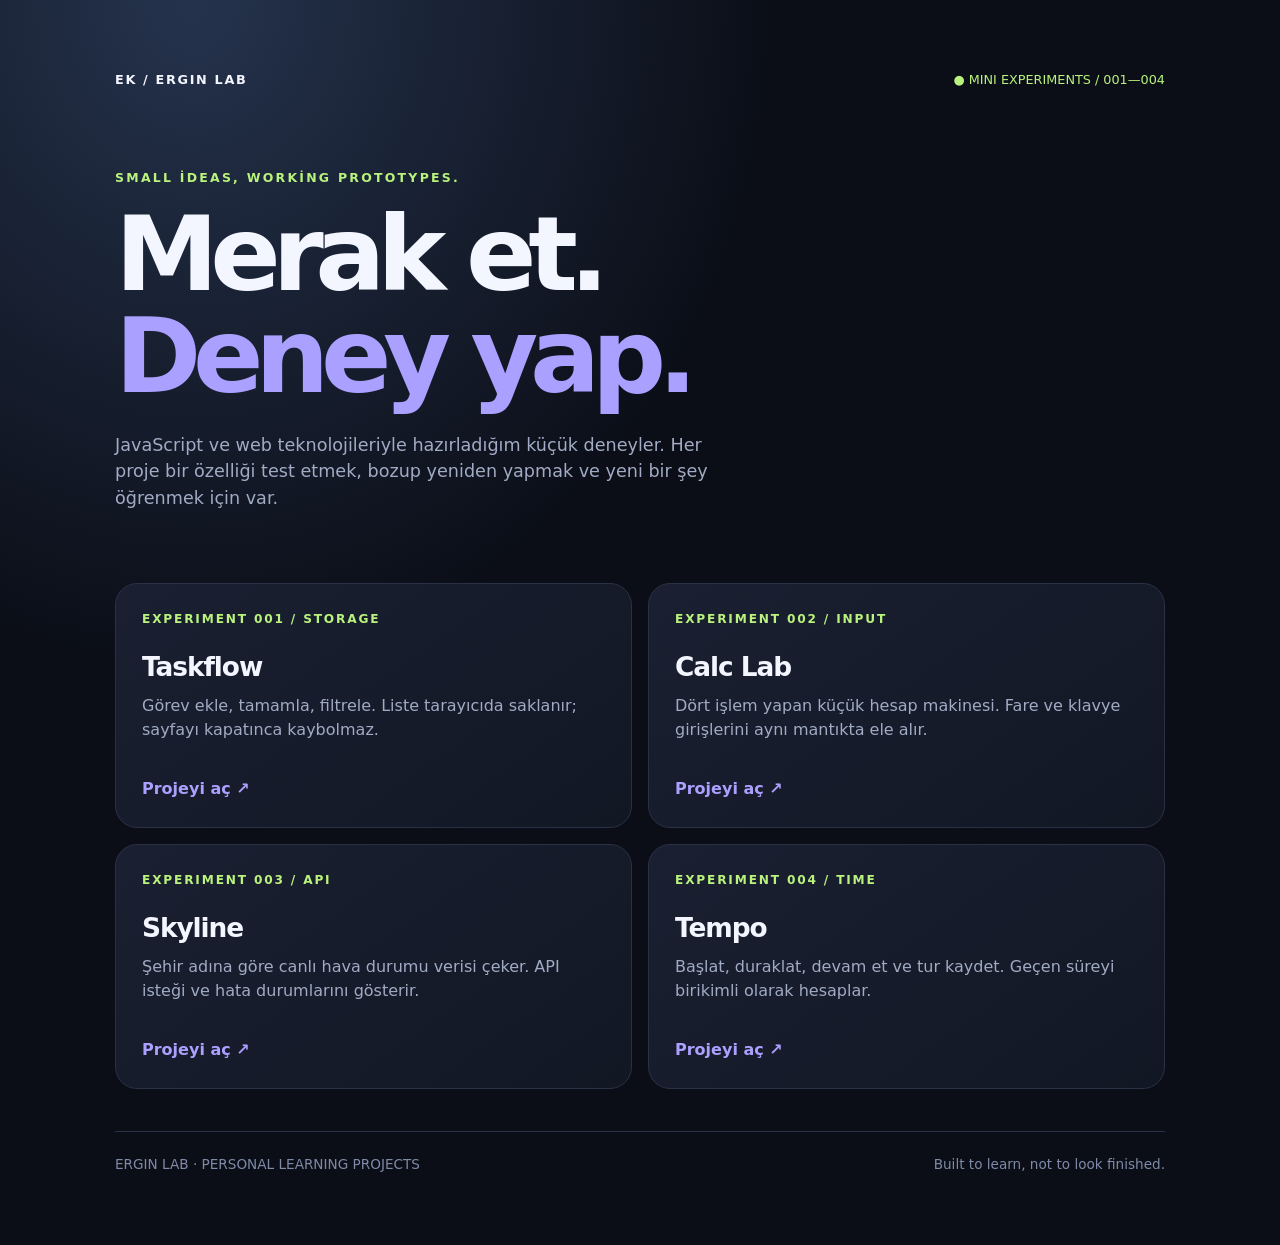
==== index.html @ 22842ca8 "Add files via upload" ====
<!doctype html><html lang="tr"><head><meta charset="utf-8"><meta name="viewport" content="width=device-width,initial-scale=1"><meta name="theme-color" content="#10131e"><title>Ergin Lab — Mini Web Deneyleri</title><style>
:root{color-scheme:dark;--bg:#0b0e17;--panel:#151a29;--line:#2a3147;--text:#f3f5ff;--muted:#a1abc4;--lime:#b9f27c;--violet:#aaa0ff}*{box-sizing:border-box}body{margin:0;background:radial-gradient(ellipse at 15% 0%,#25334d 0,transparent 38%),var(--bg);color:var(--text);font:16px/1.5 system-ui,sans-serif}main{width:min(1050px,calc(100% - 36px));margin:auto;padding:70px 0}.top{display:flex;justify-content:space-between;align-items:center;gap:20px}.logo{font-weight:900;letter-spacing:.13em;font-size:.8rem}.status{color:var(--lime);font-size:.8rem}.hero{padding:80px 0 55px}.eyebrow{color:var(--lime);font-size:.78rem;font-weight:800;letter-spacing:.18em;text-transform:uppercase}.hero h1{font-size:clamp(3rem,9vw,6.5rem);letter-spacing:-.08em;line-height:.98;margin:16px 0 24px;max-width:800px}.hero h1 span{color:var(--violet)}.hero p{max-width:600px;color:var(--muted);font-size:1.1rem}.grid{display:grid;grid-template-columns:repeat(2,minmax(0,1fr));gap:16px}.card{display:flex;flex-direction:column;min-height:245px;padding:26px;border:1px solid var(--line);border-radius:22px;background:linear-gradient(145deg,#1a2031,#121724);text-decoration:none;color:inherit;transition:transform .18s,border-color .18s}.card:hover{transform:translateY(-4px);border-color:#7275a6}.num{color:var(--lime);font-size:.76rem;letter-spacing:.15em;font-weight:800}.card h2{font-size:1.65rem;letter-spacing:-.04em;margin:18px 0 8px}.card p{color:var(--muted);margin:0 0 22px}.launch{margin-top:auto;color:var(--violet);font-weight:750}.foot{border-top:1px solid var(--line);margin-top:42px;padding-top:22px;color:#7e8aa8;font-size:.85rem;display:flex;justify-content:space-between;gap:15px;flex-wrap:wrap}@media(max-width:650px){main{padding-top:30px}.hero{padding:60px 0 36px}.grid{grid-template-columns:1fr}.card{min-height:205px}}
</style></head><body><main><header class="top"><div class="logo">EK / ERGIN LAB</div><div class="status">● MINI EXPERIMENTS / 001—004</div></header><section class="hero"><div class="eyebrow">Small ideas, working prototypes.</div><h1>Merak et.<br><span>Deney yap.</span></h1><p>JavaScript ve web teknolojileriyle hazırladığım küçük deneyler. Her proje bir özelliği test etmek, bozup yeniden yapmak ve yeni bir şey öğrenmek için var.</p></section><section class="grid"><a class="card" href="taskflow/index.html"><div class="num">EXPERIMENT 001 / STORAGE</div><h2>Taskflow</h2><p>Görev ekle, tamamla, filtrele. Liste tarayıcıda saklanır; sayfayı kapatınca kaybolmaz.</p><div class="launch">Projeyi aç ↗</div></a><a class="card" href="calc-lab/index.html"><div class="num">EXPERIMENT 002 / INPUT</div><h2>Calc Lab</h2><p>Dört işlem yapan küçük hesap makinesi. Fare ve klavye girişlerini aynı mantıkta ele alır.</p><div class="launch">Projeyi aç ↗</div></a><a class="card" href="skyline/index.html"><div class="num">EXPERIMENT 003 / API</div><h2>Skyline</h2><p>Şehir adına göre canlı hava durumu verisi çeker. API isteği ve hata durumlarını gösterir.</p><div class="launch">Projeyi aç ↗</div></a><a class="card" href="tempo/index.html"><div class="num">EXPERIMENT 004 / TIME</div><h2>Tempo</h2><p>Başlat, duraklat, devam et ve tur kaydet. Geçen süreyi birikimli olarak hesaplar.</p><div class="launch">Projeyi aç ↗</div></a></section><footer class="foot"><span>ERGIN LAB · PERSONAL LEARNING PROJECTS</span><span>Built to learn, not to look finished.</span></footer></main></body></html>
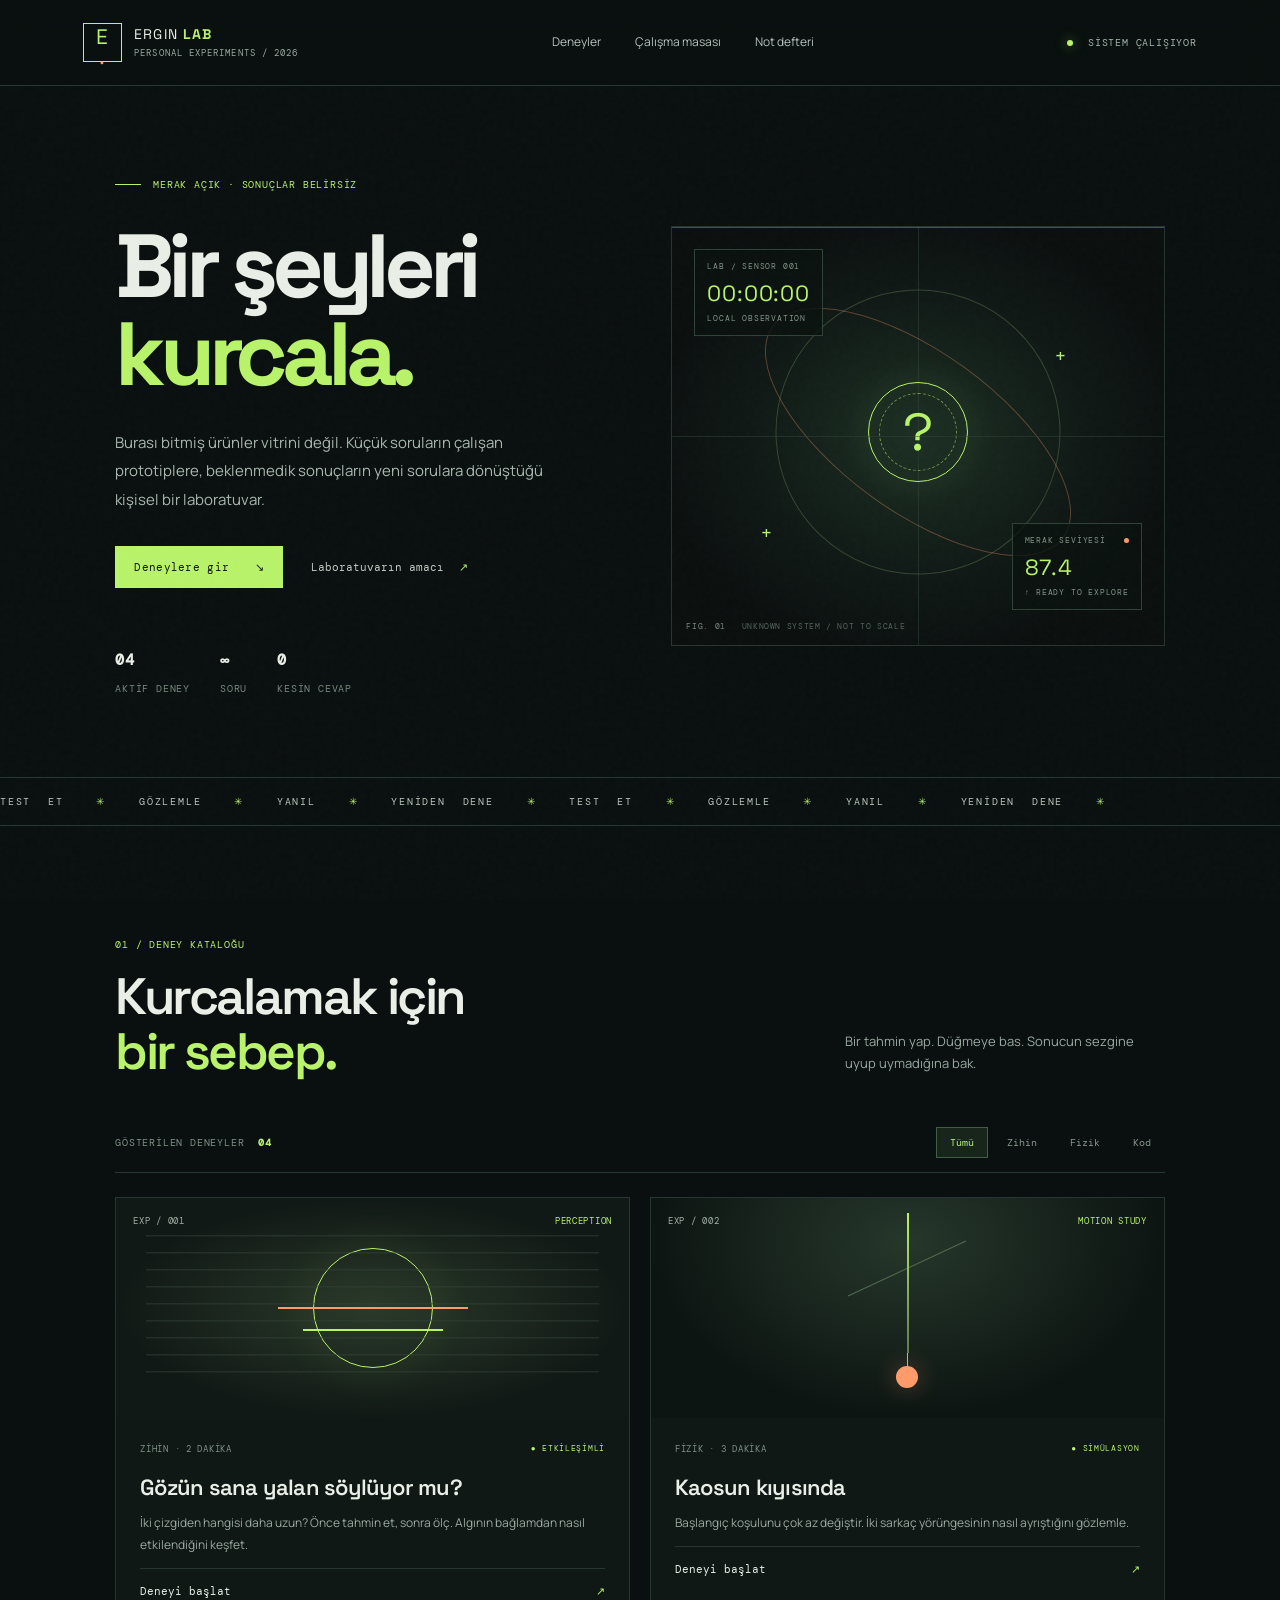
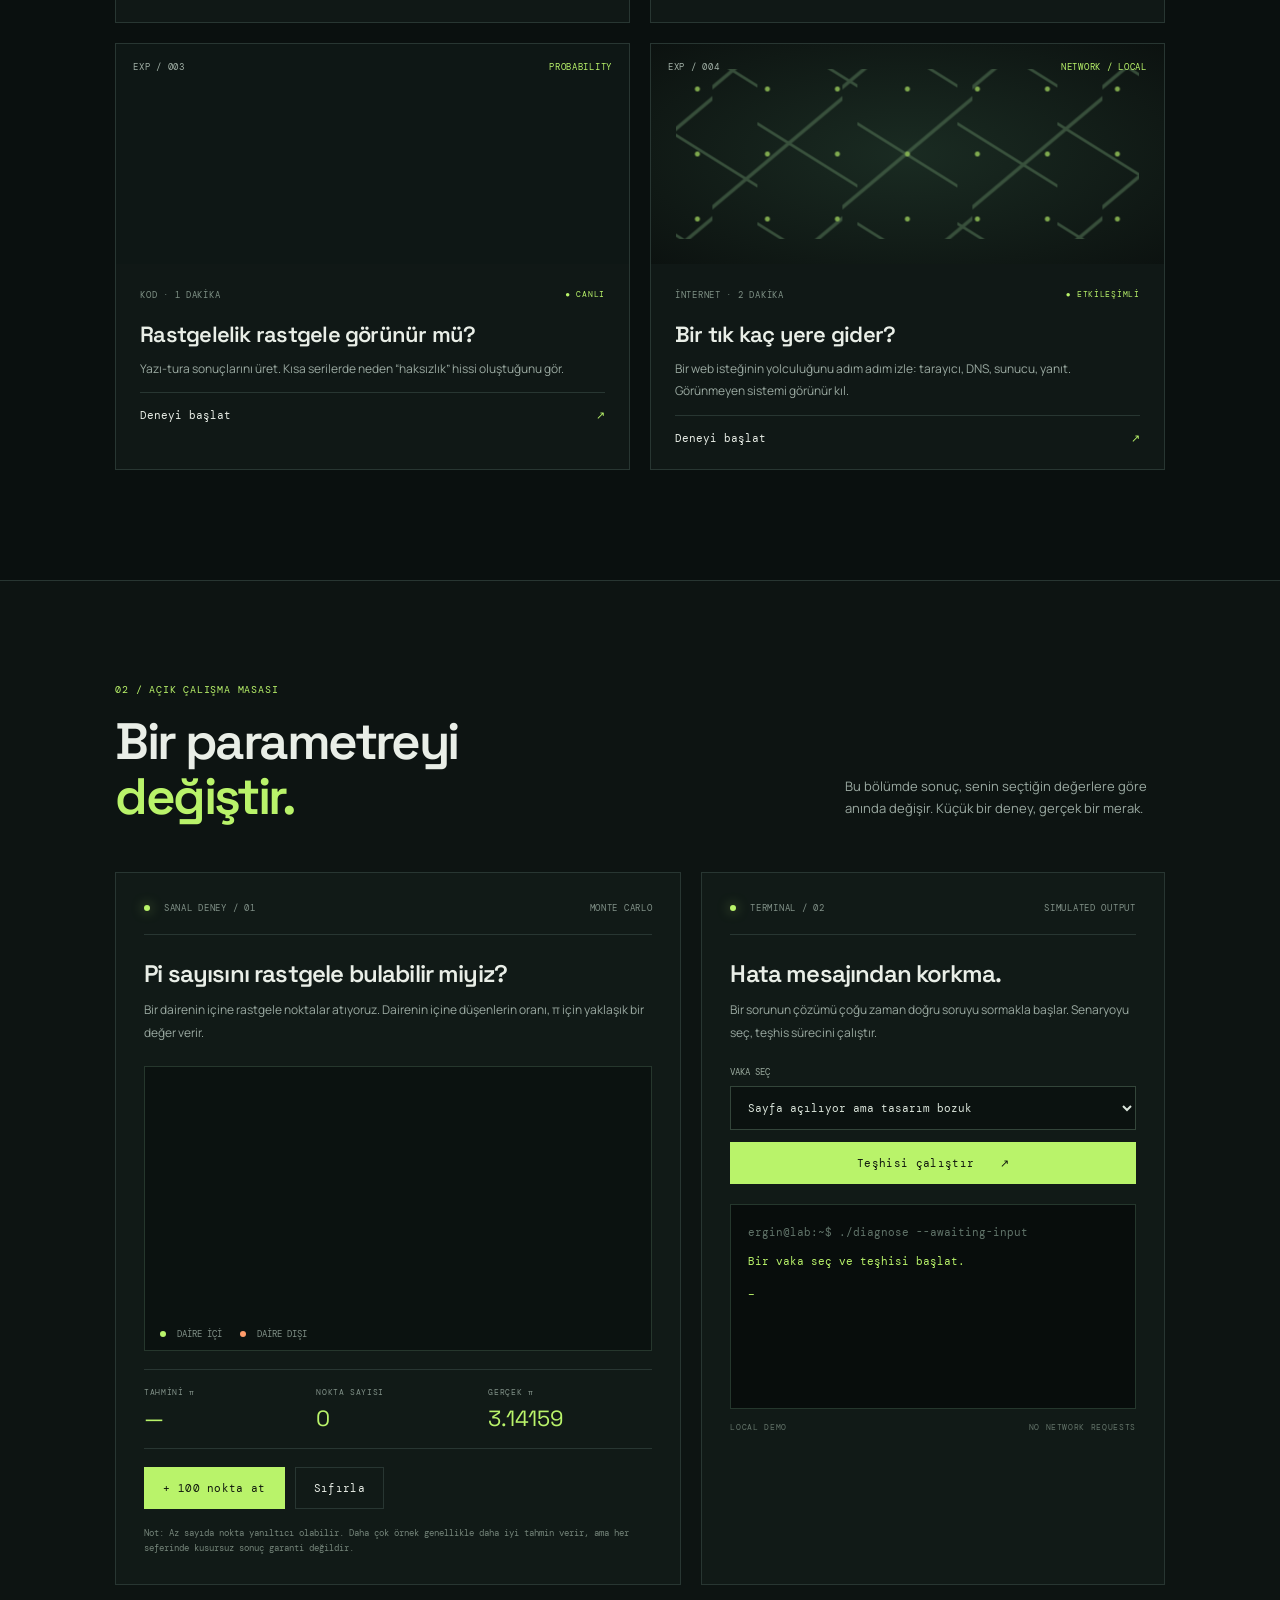
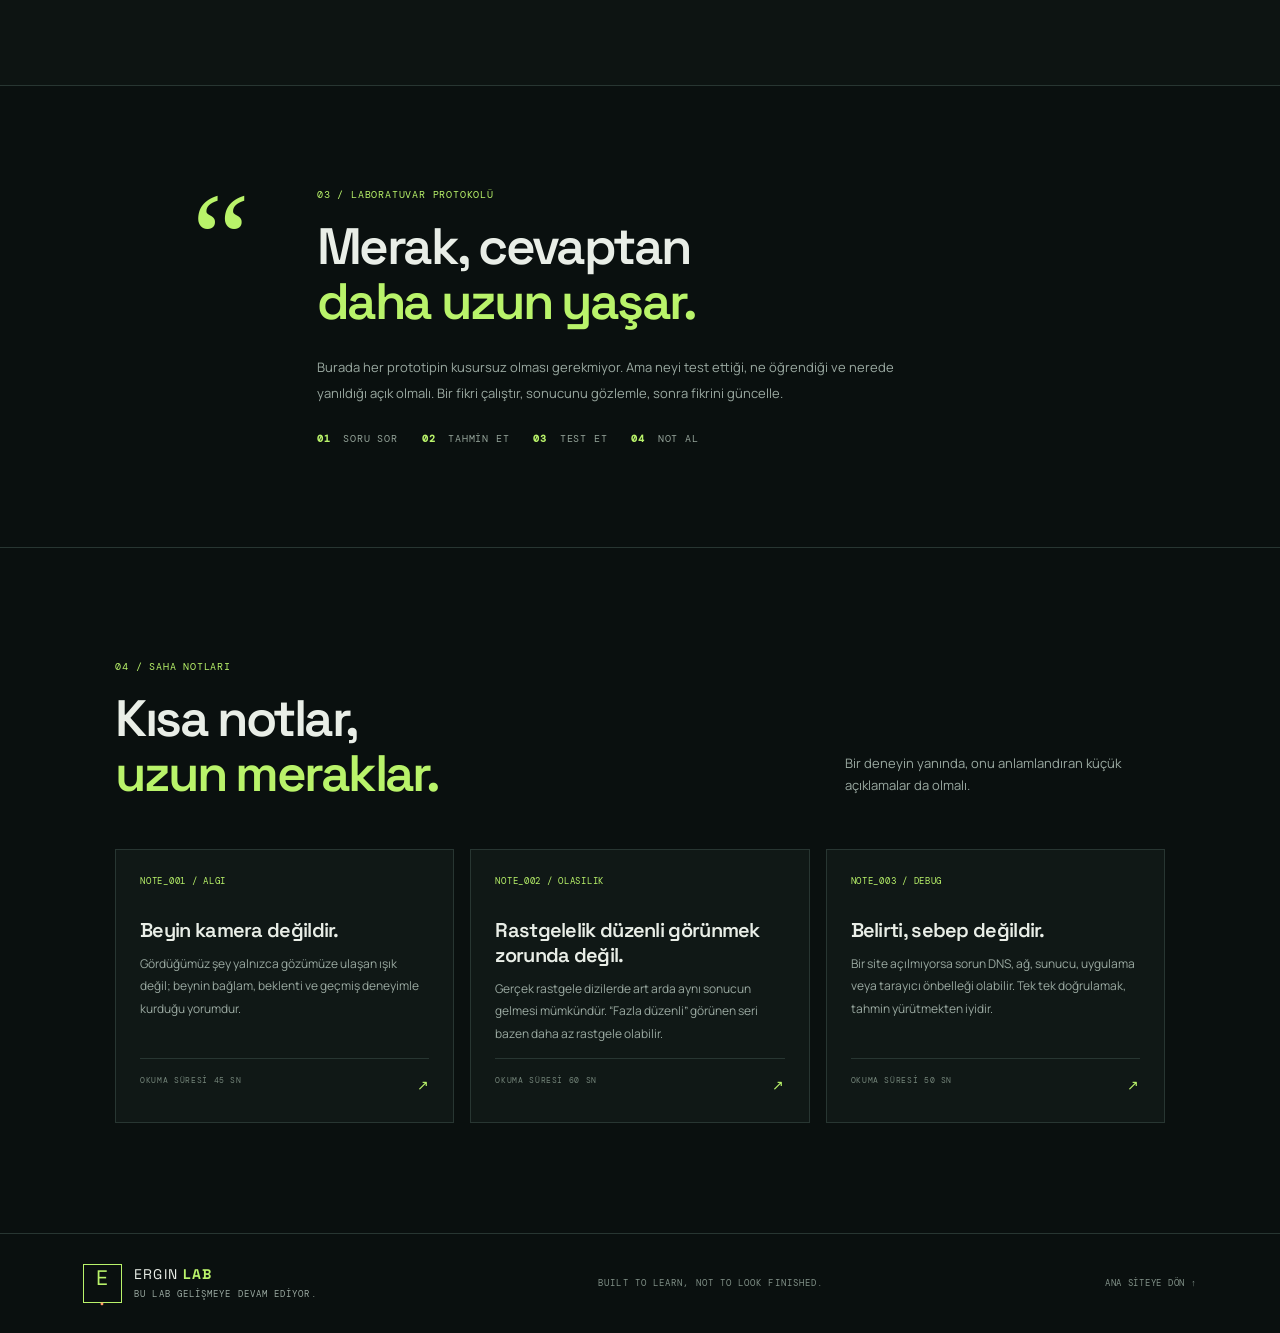
==== commit 4e2c817a: "Add files via upload" ====
--- a/index.html
+++ b/index.html
@@ -1,3 +1,98 @@
-<!doctype html><html lang="tr"><head><meta charset="utf-8"><meta name="viewport" content="width=device-width,initial-scale=1"><meta name="theme-color" content="#10131e"><title>Ergin Lab — Mini Web Deneyleri</title><style>
-:root{color-scheme:dark;--bg:#0b0e17;--panel:#151a29;--line:#2a3147;--text:#f3f5ff;--muted:#a1abc4;--lime:#b9f27c;--violet:#aaa0ff}*{box-sizing:border-box}body{margin:0;background:radial-gradient(ellipse at 15% 0%,#25334d 0,transparent 38%),var(--bg);color:var(--text);font:16px/1.5 system-ui,sans-serif}main{width:min(1050px,calc(100% - 36px));margin:auto;padding:70px 0}.top{display:flex;justify-content:space-between;align-items:center;gap:20px}.logo{font-weight:900;letter-spacing:.13em;font-size:.8rem}.status{color:var(--lime);font-size:.8rem}.hero{padding:80px 0 55px}.eyebrow{color:var(--lime);font-size:.78rem;font-weight:800;letter-spacing:.18em;text-transform:uppercase}.hero h1{font-size:clamp(3rem,9vw,6.5rem);letter-spacing:-.08em;line-height:.98;margin:16px 0 24px;max-width:800px}.hero h1 span{color:var(--violet)}.hero p{max-width:600px;color:var(--muted);font-size:1.1rem}.grid{display:grid;grid-template-columns:repeat(2,minmax(0,1fr));gap:16px}.card{display:flex;flex-direction:column;min-height:245px;padding:26px;border:1px solid var(--line);border-radius:22px;background:linear-gradient(145deg,#1a2031,#121724);text-decoration:none;color:inherit;transition:transform .18s,border-color .18s}.card:hover{transform:translateY(-4px);border-color:#7275a6}.num{color:var(--lime);font-size:.76rem;letter-spacing:.15em;font-weight:800}.card h2{font-size:1.65rem;letter-spacing:-.04em;margin:18px 0 8px}.card p{color:var(--muted);margin:0 0 22px}.launch{margin-top:auto;color:var(--violet);font-weight:750}.foot{border-top:1px solid var(--line);margin-top:42px;padding-top:22px;color:#7e8aa8;font-size:.85rem;display:flex;justify-content:space-between;gap:15px;flex-wrap:wrap}@media(max-width:650px){main{padding-top:30px}.hero{padding:60px 0 36px}.grid{grid-template-columns:1fr}.card{min-height:205px}}
-</style></head><body><main><header class="top"><div class="logo">EK / ERGIN LAB</div><div class="status">● MINI EXPERIMENTS / 001—004</div></header><section class="hero"><div class="eyebrow">Small ideas, working prototypes.</div><h1>Merak et.<br><span>Deney yap.</span></h1><p>JavaScript ve web teknolojileriyle hazırladığım küçük deneyler. Her proje bir özelliği test etmek, bozup yeniden yapmak ve yeni bir şey öğrenmek için var.</p></section><section class="grid"><a class="card" href="taskflow/index.html"><div class="num">EXPERIMENT 001 / STORAGE</div><h2>Taskflow</h2><p>Görev ekle, tamamla, filtrele. Liste tarayıcıda saklanır; sayfayı kapatınca kaybolmaz.</p><div class="launch">Projeyi aç ↗</div></a><a class="card" href="calc-lab/index.html"><div class="num">EXPERIMENT 002 / INPUT</div><h2>Calc Lab</h2><p>Dört işlem yapan küçük hesap makinesi. Fare ve klavye girişlerini aynı mantıkta ele alır.</p><div class="launch">Projeyi aç ↗</div></a><a class="card" href="skyline/index.html"><div class="num">EXPERIMENT 003 / API</div><h2>Skyline</h2><p>Şehir adına göre canlı hava durumu verisi çeker. API isteği ve hata durumlarını gösterir.</p><div class="launch">Projeyi aç ↗</div></a><a class="card" href="tempo/index.html"><div class="num">EXPERIMENT 004 / TIME</div><h2>Tempo</h2><p>Başlat, duraklat, devam et ve tur kaydet. Geçen süreyi birikimli olarak hesaplar.</p><div class="launch">Projeyi aç ↗</div></a></section><footer class="foot"><span>ERGIN LAB · PERSONAL LEARNING PROJECTS</span><span>Built to learn, not to look finished.</span></footer></main></body></html>
+<!doctype html>
+<html lang="tr">
+<head>
+<meta charset="utf-8">
+<meta name="viewport" content="width=device-width, initial-scale=1">
+<meta name="theme-color" content="#0a100f">
+<meta name="description" content="Ergin Lab — merak, küçük deneyler ve çalışan prototipler.">
+<title>Ergin Lab — Merakın çalışma masası</title>
+<link rel="stylesheet" href="assets/lab.css">
+</head>
+<body>
+<div class="noise" aria-hidden="true"></div>
+<header class="topbar">
+  <a class="brand" href="./" aria-label="Ergin Lab ana sayfa"><span class="brand-mark">E<span>·</span></span><span>ERGIN <b>LAB</b><small>PERSONAL EXPERIMENTS / 2026</small></span></a>
+  <nav><a href="#experiments">Deneyler</a><a href="#bench">Çalışma masası</a><a href="#fieldnotes">Not defteri</a></nav>
+  <div class="status"><i></i> SİSTEM ÇALIŞIYOR</div>
+</header>
+<main>
+<section class="hero">
+  <div class="hero-copy">
+    <div class="eyebrow"><span class="eyebrow-line"></span> MERAK AÇIK · SONUÇLAR BELİRSİZ</div>
+    <h1>Bir şeyleri<br><em>kurcala.</em></h1>
+    <p class="hero-lede">Burası bitmiş ürünler vitrini değil. Küçük soruların çalışan prototiplere, beklenmedik sonuçların yeni sorulara dönüştüğü kişisel bir laboratuvar.</p>
+    <div class="hero-actions"><a class="button primary" href="#experiments">Deneylere gir <span>↘</span></a><a class="text-link" href="#manifesto">Laboratuvarın amacı <span>↗</span></a></div>
+    <div class="hero-meta"><span><b>04</b> AKTİF DENEY</span><span><b>∞</b> SORU</span><span><b>0</b> KESİN CEVAP</span></div>
+  </div>
+  <div class="hero-visual" aria-label="Laboratuvarın stilize edilmiş kontrol paneli">
+    <div class="orbit orbit-a"></div><div class="orbit orbit-b"></div><div class="core"><span>?</span></div>
+    <div class="scanline"></div><div class="readout readout-top"><small>LAB / SENSOR 001</small><b id="liveClock">00:00:00</b><span>LOCAL OBSERVATION</span></div>
+    <div class="readout readout-bottom"><span class="pulse"></span><small>MERAK SEVİYESİ</small><b id="curiosity">87.4</b><span>↑ READY TO EXPLORE</span></div>
+    <div class="crosshair crosshair-one">+</div><div class="crosshair crosshair-two">+</div>
+    <div class="visual-label">FIG. 01 <span>UNKNOWN SYSTEM / NOT TO SCALE</span></div>
+  </div>
+</section>
+<div class="ticker"><div>TEST ET <span>✳</span> GÖZLEMLE <span>✳</span> YANIL <span>✳</span> YENİDEN DENE <span>✳</span> TEST ET <span>✳</span> GÖZLEMLE <span>✳</span> YANIL <span>✳</span> YENİDEN DENE <span>✳</span></div></div>
+
+<section class="section" id="experiments">
+  <div class="section-head"><div><div class="eyebrow">01 / DENEY KATALOĞU</div><h2>Kurcalamak için<br><em>bir sebep.</em></h2></div><p>Bir tahmin yap. Düğmeye bas. Sonucun sezgine uyup uymadığına bak.</p></div>
+  <div class="filter-row"><span>GÖSTERİLEN DENEYLER <b id="resultCount">04</b></span><div class="filters"><button class="filter active" data-filter="all">Tümü</button><button class="filter" data-filter="mind">Zihin</button><button class="filter" data-filter="physics">Fizik</button><button class="filter" data-filter="code">Kod</button></div></div>
+  <div class="experiment-grid">
+    <article class="experiment-card featured" data-kind="mind">
+      <div class="card-art art-bias"><div class="bias-circle"></div><div class="bias-line"></div><span class="art-index">EXP / 001</span><span class="art-stamp">PERCEPTION</span></div>
+      <div class="card-content"><div class="card-kicker">ZİHİN · 2 DAKİKA <span>● ETKİLEŞİMLİ</span></div><h3>Gözün sana yalan söylüyor mu?</h3><p>İki çizgiden hangisi daha uzun? Önce tahmin et, sonra ölç. Algının bağlamdan nasıl etkilendiğini keşfet.</p><button class="open-experiment" data-open="illusion">Deneyi başlat <span>↗</span></button></div>
+    </article>
+    <article class="experiment-card" data-kind="physics">
+      <div class="card-art art-pendulum"><div class="pendulum"><i></i><b></b></div><span class="art-index">EXP / 002</span><span class="art-stamp">MOTION STUDY</span></div>
+      <div class="card-content"><div class="card-kicker">FİZİK · 3 DAKİKA <span>● SİMÜLASYON</span></div><h3>Kaosun kıyısında</h3><p>Başlangıç koşulunu çok az değiştir. İki sarkaç yörüngesinin nasıl ayrıştığını gözlemle.</p><button class="open-experiment" data-open="chaos">Deneyi başlat <span>↗</span></button></div>
+    </article>
+    <article class="experiment-card" data-kind="code">
+      <div class="card-art art-random"><canvas id="randomCanvas" aria-label="Rastgele noktalar görselleştirmesi"></canvas><span class="art-index">EXP / 003</span><span class="art-stamp">PROBABILITY</span></div>
+      <div class="card-content"><div class="card-kicker">KOD · 1 DAKİKA <span>● CANLI</span></div><h3>Rastgelelik rastgele görünür mü?</h3><p>Yazı-tura sonuçlarını üret. Kısa serilerde neden “haksızlık” hissi oluştuğunu gör.</p><button class="open-experiment" data-open="random">Deneyi başlat <span>↗</span></button></div>
+    </article>
+    <article class="experiment-card" data-kind="code">
+      <div class="card-art art-network"><div class="network-lines"></div><span class="art-index">EXP / 004</span><span class="art-stamp">NETWORK / LOCAL</span></div>
+      <div class="card-content"><div class="card-kicker">İNTERNET · 2 DAKİKA <span>● ETKİLEŞİMLİ</span></div><h3>Bir tık kaç yere gider?</h3><p>Bir web isteğinin yolculuğunu adım adım izle: tarayıcı, DNS, sunucu, yanıt. Görünmeyen sistemi görünür kıl.</p><button class="open-experiment" data-open="request">Deneyi başlat <span>↗</span></button></div>
+    </article>
+  </div>
+</section>
+
+<section class="bench-section" id="bench">
+  <div class="section-head"><div><div class="eyebrow">02 / AÇIK ÇALIŞMA MASASI</div><h2>Bir parametreyi<br><em>değiştir.</em></h2></div><p>Bu bölümde sonuç, senin seçtiğin değerlere göre anında değişir. Küçük bir deney, gerçek bir merak.</p></div>
+  <div class="bench-grid">
+    <div class="bench-panel">
+      <div class="panel-top"><span><i class="live-dot"></i> SANAL DENEY / 01</span><span>MONTE CARLO</span></div>
+      <h3>Pi sayısını rastgele bulabilir miyiz?</h3>
+      <p class="muted">Bir dairenin içine rastgele noktalar atıyoruz. Dairenin içine düşenlerin oranı, π için yaklaşık bir değer verir.</p>
+      <div class="plot-wrap"><canvas id="piCanvas" width="560" height="280" aria-label="Pi deneyi noktaları"></canvas><div class="plot-legend"><span><i class="dot-inside"></i> DAİRE İÇİ</span><span><i class="dot-outside"></i> DAİRE DIŞI</span></div></div>
+      <div class="metric-row"><div><small>TAHMİNİ π</small><strong id="piEstimate">—</strong></div><div><small>NOKTA SAYISI</small><strong id="piCount">0</strong></div><div><small>GERÇEK π</small><strong>3.14159</strong></div></div>
+      <div class="bench-actions"><button class="button primary" id="addPoints">+ 100 nokta at</button><button class="button secondary" id="resetPi">Sıfırla</button></div>
+      <p class="tiny-note">Not: Az sayıda nokta yanıltıcı olabilir. Daha çok örnek genellikle daha iyi tahmin verir, ama her seferinde kusursuz sonuç garanti değildir.</p>
+    </div>
+    <div class="bench-panel terminal-panel">
+      <div class="panel-top"><span><i class="live-dot"></i> TERMINAL / 02</span><span>SIMULATED OUTPUT</span></div>
+      <h3>Hata mesajından korkma.</h3>
+      <p class="muted">Bir sorunun çözümü çoğu zaman doğru soruyu sormakla başlar. Senaryoyu seç, teşhis sürecini çalıştır.</p>
+      <label for="scenario">VAKA SEÇ</label><select id="scenario"><option value="css">Sayfa açılıyor ama tasarım bozuk</option><option value="dns">Alan adı açılmıyor</option><option value="api">API yanıt vermiyor</option><option value="deploy">Yeni sürüm görünmüyor</option></select>
+      <button class="button primary full" id="diagnose">Teşhisi çalıştır <span>↗</span></button>
+      <div class="terminal-output" id="terminalOutput" aria-live="polite"><div class="term-line dim">ergin@lab:~$ ./diagnose --awaiting-input</div><div class="term-line">Bir vaka seç ve teşhisi başlat.</div><span class="cursor">_</span></div>
+      <div class="terminal-foot"><span>LOCAL DEMO</span><span>NO NETWORK REQUESTS</span></div>
+    </div>
+  </div>
+</section>
+
+<section class="manifesto" id="manifesto"><div class="manifesto-symbol">“</div><div><div class="eyebrow">03 / LABORATUVAR PROTOKOLÜ</div><h2>Merak, cevaptan<br><em>daha uzun yaşar.</em></h2><p>Burada her prototipin kusursuz olması gerekmiyor. Ama neyi test ettiği, ne öğrendiği ve nerede yanıldığı açık olmalı. Bir fikri çalıştır, sonucunu gözlemle, sonra fikrini güncelle.</p><div class="protocol"><span><b>01</b> SORU SOR</span><span><b>02</b> TAHMİN ET</span><span><b>03</b> TEST ET</span><span><b>04</b> NOT AL</span></div></div></section>
+
+<section class="section fieldnotes" id="fieldnotes"><div class="section-head"><div><div class="eyebrow">04 / SAHA NOTLARI</div><h2>Kısa notlar,<br><em>uzun meraklar.</em></h2></div><p>Bir deneyin yanında, onu anlamlandıran küçük açıklamalar da olmalı.</p></div>
+<div class="notes-grid"><article class="note"><span>NOTE_001 / ALGI</span><h3>Beyin kamera değildir.</h3><p>Gördüğümüz şey yalnızca gözümüze ulaşan ışık değil; beynin bağlam, beklenti ve geçmiş deneyimle kurduğu yorumdur.</p><div class="note-bottom">OKUMA SÜRESİ 45 SN <span>↗</span></div></article><article class="note"><span>NOTE_002 / OLASILIK</span><h3>Rastgelelik düzenli görünmek zorunda değil.</h3><p>Gerçek rastgele dizilerde art arda aynı sonucun gelmesi mümkündür. “Fazla düzenli” görünen seri bazen daha az rastgele olabilir.</p><div class="note-bottom">OKUMA SÜRESİ 60 SN <span>↗</span></div></article><article class="note"><span>NOTE_003 / DEBUG</span><h3>Belirti, sebep değildir.</h3><p>Bir site açılmıyorsa sorun DNS, ağ, sunucu, uygulama veya tarayıcı önbelleği olabilir. Tek tek doğrulamak, tahmin yürütmekten iyidir.</p><div class="note-bottom">OKUMA SÜRESİ 50 SN <span>↗</span></div></article></div></section>
+</main>
+<footer><a class="brand footer-brand" href="./"><span class="brand-mark">E<span>·</span></span><span>ERGIN <b>LAB</b><small>BU LAB GELİŞMEYE DEVAM EDİYOR.</small></span></a><div class="footer-center">BUILT TO LEARN, NOT TO LOOK FINISHED.</div><a href="../">ANA SİTEYE DÖN ↑</a></footer>
+
+<div class="modal-backdrop" id="experimentModal" hidden>
+  <section class="modal" role="dialog" aria-modal="true" aria-labelledby="modalTitle">
+    <div class="modal-head"><span class="eyebrow" id="modalEyebrow">EXPERIMENT / 001</span><button class="modal-close" id="closeModal" aria-label="Kapat">×</button></div>
+    <h2 id="modalTitle">Deney</h2><p class="modal-intro" id="modalIntro"></p><div class="modal-body" id="modalBody"></div><div class="modal-footer"><span>ERGİN LAB · INTERACTIVE STUDY</span><button class="text-link" id="modalDone">Deneyi kapat ×</button></div>
+  </section>
+</div>
+<script src="assets/lab.js"></script>
+</body></html>
--- a/assets/lab.css
+++ b/assets/lab.css
@@ -0,0 +1,4 @@
+@import url('https://fonts.googleapis.com/css2?family=DM+Mono:wght@400;500&family=Manrope:wght@400;500;600;700;800&family=Space+Grotesk:wght@400;500;600;700&display=swap');
+:root{--bg:#0a100f;--panel:#111a18;--panel2:#15201d;--line:#283632;--text:#e9eee7;--muted:#9aa9a1;--green:#b9f36a;--orange:#ff9b6a;--mono:'DM Mono',monospace;--display:'Space Grotesk',sans-serif;--body:'Manrope',sans-serif}
+*{box-sizing:border-box}html{scroll-behavior:smooth;scroll-padding-top:90px}body{margin:0;background:var(--bg);color:var(--text);font-family:var(--body);font-size:14px;line-height:1.7;overflow-x:hidden}body:before{content:"";position:fixed;inset:0;pointer-events:none;opacity:.18;background-image:linear-gradient(rgba(185,243,106,.035) 1px,transparent 1px),linear-gradient(90deg,rgba(185,243,106,.035) 1px,transparent 1px);background-size:48px 48px;mask-image:linear-gradient(to bottom,black,transparent 85%);z-index:-1}.noise{position:fixed;inset:0;pointer-events:none;z-index:10;opacity:.025;background-image:url("data:image/svg+xml,%3Csvg viewBox='0 0 180 180' xmlns='http://www.w3.org/2000/svg'%3E%3Cfilter id='n'%3E%3CfeTurbulence type='fractalNoise' baseFrequency='.9' numOctaves='3' stitchTiles='stitch'/%3E%3C/filter%3E%3Crect width='100%25' height='100%25' filter='url(%23n)' opacity='.8'/%3E%3C/svg%3E")}
+a{color:inherit;text-decoration:none}.topbar{height:86px;border-bottom:1px solid var(--line);display:flex;align-items:center;justify-content:space-between;padding:0 6.5%;position:sticky;top:0;background:rgba(10,16,15,.88);backdrop-filter:blur(18px);z-index:20}.brand{display:flex;align-items:center;gap:12px;font-family:var(--display);font-size:14px;letter-spacing:.08em;line-height:1.2}.brand b{color:var(--green)}.brand small{display:block;font:9px var(--mono);color:var(--muted);letter-spacing:.12em;margin-top:5px}.brand-mark{width:39px;height:39px;border:1px solid var(--green);display:grid;place-items:center;font-size:21px;color:var(--green);position:relative}.brand-mark span{color:var(--orange)}nav{display:flex;gap:34px;color:#b7c2bc;font-size:12px}nav a:hover,.text-link:hover{color:var(--green)}.status,.eyebrow,.hero-meta,.visual-label,.readout,.ticker,.filter-row,.filters,.card-kicker,.art-index,.art-stamp,.panel-top,.metric-row small,.tiny-note,.terminal-foot,.protocol,.note>span,.note-bottom,footer,.modal-footer{font-family:var(--mono);letter-spacing:.08em;font-size:10px}.status{color:#a6b6ac}.status i,.live-dot{display:inline-block;width:6px;height:6px;background:var(--green);border-radius:50%;margin-right:8px;box-shadow:0 0 12px #b9f36a88}.hero{padding:90px 9% 80px;display:grid;grid-template-columns:1fr 1fr;align-items:center;gap:6%;min-height:610px}.eyebrow{color:var(--green);display:flex;align-items:center;gap:12px}.eyebrow-line{height:1px;width:26px;background:var(--green)}h1,h2,h3,p{margin-top:0}h1{font:700 clamp(58px,7vw,96px)/.98 var(--display);letter-spacing:-.07em;margin:30px 0}h1 em,h2 em{font-style:normal;color:var(--green)}.hero-lede{max-width:460px;color:#aab8b0;font-size:15px;line-height:1.9}.hero-actions{display:flex;align-items:center;gap:28px;margin-top:32px}.button{border:1px solid var(--line);padding:13px 18px;font:11px var(--mono);letter-spacing:.03em;cursor:pointer;transition:.2s;background:transparent;color:var(--text)}.button span{margin-left:18px}.button.primary{background:var(--green);border-color:var(--green);color:#10170d}.button.primary:hover{background:#d2ffa0;transform:translateY(-2px)}.button.secondary:hover{border-color:var(--green)}.text-link{border:0;background:none;color:#c2ccc5;font:11px var(--mono);cursor:pointer}.text-link span{margin-left:8px;color:var(--green)}.hero-meta{display:flex;gap:30px;margin-top:60px;color:#77877e}.hero-meta b{color:var(--text);font-size:15px;display:block;margin-bottom:6px}.hero-visual{height:420px;position:relative;border:1px solid #26352e;background:radial-gradient(ellipse at center,#1d3024 0%,#101916 47%,#0b100f 75%);overflow:hidden}.hero-visual:before,.hero-visual:after{content:"";position:absolute;background:#33443a}.hero-visual:before{width:1px;height:100%;left:50%;top:0;opacity:.5}.hero-visual:after{height:1px;width:100%;top:50%;left:0;opacity:.5}.orbit{position:absolute;border:1px solid #7d9b6b55;border-radius:50%;left:50%;top:49%;transform:translate(-50%,-50%) rotate(-25deg)}.orbit-a{width:285px;height:285px}.orbit-b{width:360px;height:160px;transform:translate(-50%,-50%) rotate(36deg);border-color:#ff9b6a55}.core{position:absolute;left:50%;top:49%;transform:translate(-50%,-50%);width:100px;height:100px;border:1px solid var(--green);border-radius:50%;display:grid;place-items:center;box-shadow:0 0 45px #b9f36a15,inset 0 0 28px #b9f36a0c}.core:before{content:"";position:absolute;inset:10px;border:1px dashed #b9f36a88;border-radius:50%;animation:spin 24s linear infinite}.core span{font:52px var(--display);color:var(--green)}@keyframes spin{to{transform:rotate(360deg)}}.scanline{position:absolute;height:1px;width:100%;background:#b9f36a50;top:0;animation:scan 7s linear infinite}@keyframes scan{to{top:100%}}.readout{position:absolute;padding:10px 12px;background:#0b1210cc;border:1px solid #304238;display:flex;flex-direction:column;gap:5px}.readout small,.readout span{color:#819388;font-size:8px}.readout b{font:22px var(--display);color:var(--green)}.readout-top{top:22px;left:22px}.readout-bottom{bottom:35px;right:22px}.pulse{width:5px;height:5px;background:var(--orange);border-radius:50%;position:absolute;right:12px;top:14px}.crosshair{position:absolute;color:var(--green);font:18px var(--mono)}.crosshair-one{top:28%;right:20%}.crosshair-two{bottom:24%;left:18%}.visual-label{position:absolute;bottom:12px;left:14px;color:#77877e;font-size:8px}.visual-label span{margin-left:10px;color:#53635a}.ticker{overflow:hidden;border-top:1px solid var(--line);border-bottom:1px solid var(--line);padding:15px 0;white-space:nowrap;color:#b9c6bd;letter-spacing:.18em}.ticker div{word-spacing:9px;animation:marquee 30s linear infinite}.ticker span{color:var(--green);margin:0 16px}@keyframes marquee{to{transform:translateX(-18%)}}.section{padding:110px 9%}.section-head{display:flex;align-items:end;justify-content:space-between;gap:35px;margin-bottom:48px}.section-head h2,.manifesto h2{font:600 clamp(36px,4vw,54px)/1.08 var(--display);letter-spacing:-.05em;margin:16px 0 0}.section-head>p{max-width:320px;color:var(--muted);font-size:13px;margin-bottom:5px}.filter-row{display:flex;align-items:center;justify-content:space-between;border-bottom:1px solid var(--line);padding-bottom:14px;color:#7f9085}.filter-row b{color:var(--green);margin-left:7px}.filters{display:flex;gap:5px}.filter{border:1px solid transparent;background:none;color:#87978d;padding:8px 13px;font:10px var(--mono);cursor:pointer}.filter.active,.filter:hover{border-color:#435b47;color:var(--green);background:#18251a}.experiment-grid{display:grid;grid-template-columns:repeat(2,minmax(0,1fr));gap:20px;margin-top:24px}.experiment-card{background:#101816;border:1px solid var(--line);transition:transform .25s,border-color .25s;min-width:0}.experiment-card:hover{transform:translateY(-4px);border-color:#637e59}.card-art{height:220px;position:relative;overflow:hidden;background:#111c17}.art-index,.art-stamp{position:absolute;top:16px;color:#a2b1a7;font-size:9px}.art-index{left:17px}.art-stamp{right:17px;color:var(--green)}.art-bias{background:radial-gradient(ellipse at center,#2b3a2a,#111916 70%)}.bias-circle{position:absolute;width:120px;height:120px;border:1px solid var(--green);border-radius:50%;top:50%;left:50%;transform:translate(-50%,-50%);box-shadow:0 0 50px #b9f36a14}.bias-circle:before,.bias-circle:after{content:"";position:absolute;background:var(--orange);height:2px;width:190px;left:50%;top:50%;transform:translate(-50%,-50%)}.bias-circle:after{background:var(--green);width:140px;top:calc(50% + 22px)}.bias-line{position:absolute;inset:30px;background:repeating-linear-gradient(0deg,transparent 0 15px,#324239 16px 17px);opacity:.5}.art-pendulum{background:radial-gradient(ellipse at 50% 20%,#26372b,#0d1512 70%)}.pendulum{position:absolute;left:50%;top:15px;height:175px;width:1px;background:#a5c18b;transform-origin:top;animation:swing 3s ease-in-out infinite alternate}.pendulum:before{content:"";position:absolute;width:130px;height:1px;background:#516b4d;top:55px;left:-65px;transform:rotate(-25deg)}.pendulum i{position:absolute;width:2px;height:140px;background:linear-gradient(var(--green),#607b51);top:0;left:0}.pendulum b{position:absolute;width:22px;height:22px;background:var(--orange);border-radius:50%;bottom:0;left:-11px;box-shadow:0 0 25px #ff9b6a55}@keyframes swing{from{transform:rotate(-27deg)}to{transform:rotate(27deg)}}.art-random{background:#0e1715}.art-random canvas{width:100%;height:100%}.art-network{background:radial-gradient(ellipse at center,#1a2b22,#0c1210)}.network-lines{position:absolute;inset:25px;background-image:radial-gradient(circle,#b9f36a 2px,transparent 3px),linear-gradient(32deg,transparent 48%,#4c6a4e 49%,#4c6a4e 50%,transparent 51%),linear-gradient(140deg,transparent 48%,#4c6a4e 49%,#4c6a4e 50%,transparent 51%);background-size:70px 65px,100px 100px,130px 120px;background-position:center;opacity:.65}.card-content{padding:24px}.card-kicker{color:#7f9186;font-size:9px;display:flex;justify-content:space-between;gap:10px}.card-kicker span{color:var(--green);font-size:8px}h3{font:600 22px/1.25 var(--display);letter-spacing:-.035em;margin:17px 0 10px}.card-content p,.muted{color:var(--muted);font-size:12px;line-height:1.85}.open-experiment{border:0;border-top:1px solid var(--line);padding:15px 0 0;margin-top:12px;width:100%;background:none;text-align:left;color:var(--text);font:11px var(--mono);cursor:pointer;display:flex;justify-content:space-between}.open-experiment span{color:var(--green)}.bench-section{padding:100px 9%;background:#0d1412;border-top:1px solid var(--line);border-bottom:1px solid var(--line)}.bench-grid{display:grid;grid-template-columns:1.1fr .9fr;gap:20px}.bench-panel{border:1px solid var(--line);padding:28px;background:#111a17;min-width:0}.panel-top{display:flex;justify-content:space-between;color:#819188;font-size:9px;padding-bottom:18px;border-bottom:1px solid var(--line)}.bench-panel h3{font-size:24px;margin-top:24px}.plot-wrap{margin:22px 0 12px;border:1px solid #26372d;background:#0b1210;padding:10px}.plot-wrap canvas{display:block;width:100%;height:auto;aspect-ratio:2/1}.plot-legend{display:flex;gap:18px;font:9px var(--mono);color:#819188;padding:8px 5px 0}.plot-legend i{display:inline-block;width:6px;height:6px;border-radius:50%;margin-right:6px}.dot-inside{background:var(--green)}.dot-outside{background:var(--orange)}.metric-row{display:grid;grid-template-columns:repeat(3,1fr);border-top:1px solid var(--line);border-bottom:1px solid var(--line);padding:16px 0;margin:18px 0;gap:8px}.metric-row small{display:block;color:#819188;font-size:8px}.metric-row strong{display:block;font:22px var(--display);margin-top:4px;color:var(--green)}.bench-actions{display:flex;gap:10px}.tiny-note{font-size:9px;line-height:1.7;color:#75857a;letter-spacing:0;margin:17px 0 0}.terminal-panel label{font:9px var(--mono);color:#9aaa9e;display:block;margin:22px 0 8px}.terminal-panel select{width:100%;padding:13px;background:#0b1210;border:1px solid #33453a;color:#dbe5db;font:11px var(--mono);border-radius:0}.full{width:100%;margin-top:12px}.terminal-output{min-height:205px;margin-top:20px;padding:17px;background:#080d0c;border:1px solid #25372d;font:11px/1.9 var(--mono);color:#b9f36a;overflow-wrap:anywhere}.term-line{margin-bottom:8px}.term-line.dim{color:#61746a}.term-line.warn{color:var(--orange)}.cursor{animation:blink 1s steps(2) infinite}@keyframes blink{50%{opacity:0}}.terminal-foot{display:flex;justify-content:space-between;color:#637369;font-size:8px;margin-top:12px}.manifesto{padding:100px 15%;display:grid;grid-template-columns:100px 1fr;gap:25px;border-bottom:1px solid var(--line)}.manifesto-symbol{font:130px/.8 Georgia;color:var(--green)}.manifesto p{max-width:620px;color:var(--muted);font-size:13px;line-height:2;margin:24px 0}.protocol{display:flex;gap:24px;flex-wrap:wrap;color:#94a399}.protocol b{color:var(--green);margin-right:6px}.notes-grid{display:grid;grid-template-columns:repeat(3,1fr);gap:16px}.note{border:1px solid var(--line);padding:24px;background:#101816;display:flex;flex-direction:column;min-height:270px}.note>span{color:var(--green);font-size:9px}.note h3{font-size:20px;margin-top:28px}.note p{color:var(--muted);font-size:12px;line-height:1.9}.note-bottom{border-top:1px solid var(--line);padding-top:15px;margin-top:auto;color:#74857a;font-size:8px;display:flex;justify-content:space-between}.note-bottom span{color:var(--green);font-size:14px}footer{border-top:1px solid var(--line);padding:30px 6.5%;display:flex;align-items:center;justify-content:space-between;color:#819188;font-size:9px}.footer-brand{color:var(--text)}.footer-center{letter-spacing:.12em}.modal-backdrop{position:fixed;inset:0;z-index:50;background:#020605d9;backdrop-filter:blur(9px);display:grid;place-items:center;padding:20px}.modal-backdrop[hidden]{display:none}.modal{width:min(680px,100%);max-height:90vh;overflow:auto;border:1px solid #496149;background:#101916;padding:30px;box-shadow:0 25px 100px #0009}.modal-head{display:flex;justify-content:space-between;align-items:center;border-bottom:1px solid var(--line);padding-bottom:16px}.modal-close{background:none;border:0;color:var(--text);font-size:28px;cursor:pointer}.modal h2{font:600 36px var(--display);letter-spacing:-.04em;margin:25px 0 8px}.modal-intro{color:var(--muted);font-size:13px}.modal-body{padding:15px 0 25px}.modal-footer{border-top:1px solid var(--line);padding-top:18px;display:flex;justify-content:space-between;align-items:center;color:#738379;font-size:8px}.illusion-test{padding:22px;background:#0a110e;border:1px solid var(--line)}.illusion-test .lines{padding:28px 10px;display:grid;gap:24px}.illusion-line{height:3px;background:var(--green);position:relative}.illusion-line:after{content:"";position:absolute;left:0;top:-8px;width:1px;height:19px;background:var(--orange)}.illusion-line:before{content:"";position:absolute;right:0;top:-8px;width:1px;height:19px;background:var(--orange)}.choice-row{display:flex;gap:10px;flex-wrap:wrap}.choice{border:1px solid var(--line);background:#14201a;color:var(--text);padding:10px 14px;cursor:pointer;font:11px var(--mono)}.choice:hover,.choice.selected{border-color:var(--green);color:var(--green)}.feedback{padding:14px;margin-top:14px;background:#16241a;color:#c8d9c8;font-size:12px}.range-row{display:grid;grid-template-columns:1fr auto;gap:10px;align-items:center;margin:20px 0}.range-row input{width:100%;accent-color:var(--green)}.range-row output{font:13px var(--mono);color:var(--green)}.sim-canvas{width:100%;height:auto;background:#08100d;border:1px solid var(--line);display:block}.coin-results{display:flex;gap:8px;flex-wrap:wrap;margin:15px 0}.coin{width:25px;height:25px;border-radius:50%;display:grid;place-items:center;background:#203325;color:var(--green);font:10px var(--mono);border:1px solid #57714c}.coin.tails{background:#35241b;color:var(--orange);border-color:#754a34}.request-steps{display:grid;gap:8px}.request-step{padding:13px;border:1px solid var(--line);display:flex;gap:15px;align-items:center;color:#829187}.request-step b{font:12px var(--mono);color:var(--green)}.request-step.done{border-color:#57734d;color:var(--text);background:#17251b}.request-step.done b{color:var(--orange)}@media(max-width:900px){.hero{padding:70px 6%;gap:35px}.section,.bench-section{padding:80px 6%}.topbar{padding:0 5%}nav{gap:15px}.status{display:none}.notes-grid{grid-template-columns:1fr}.manifesto{padding:80px 8%}.bench-grid{grid-template-columns:1fr}}@media(max-width:620px){.topbar{height:72px}.brand{font-size:12px}.brand-mark{width:34px;height:34px}nav{display:none}.hero{grid-template-columns:1fr;padding:60px 6% 55px}.hero-visual{height:340px}.hero-meta{gap:17px;margin-top:40px}.section-head{display:block}.section-head>p{margin-top:20px}.experiment-grid{grid-template-columns:1fr}.card-art{height:200px}.filter-row{align-items:flex-start;gap:15px;flex-direction:column}.filters{flex-wrap:wrap}.bench-panel{padding:20px}.metric-row strong{font-size:18px}.manifesto{grid-template-columns:45px 1fr;gap:15px;padding:65px 6%}.manifesto-symbol{font-size:75px}.protocol{gap:13px}.footer-center{display:none}footer{padding:25px 6%}.modal{padding:20px}.modal h2{font-size:29px}.hero-actions{gap:18px;flex-wrap:wrap}}
